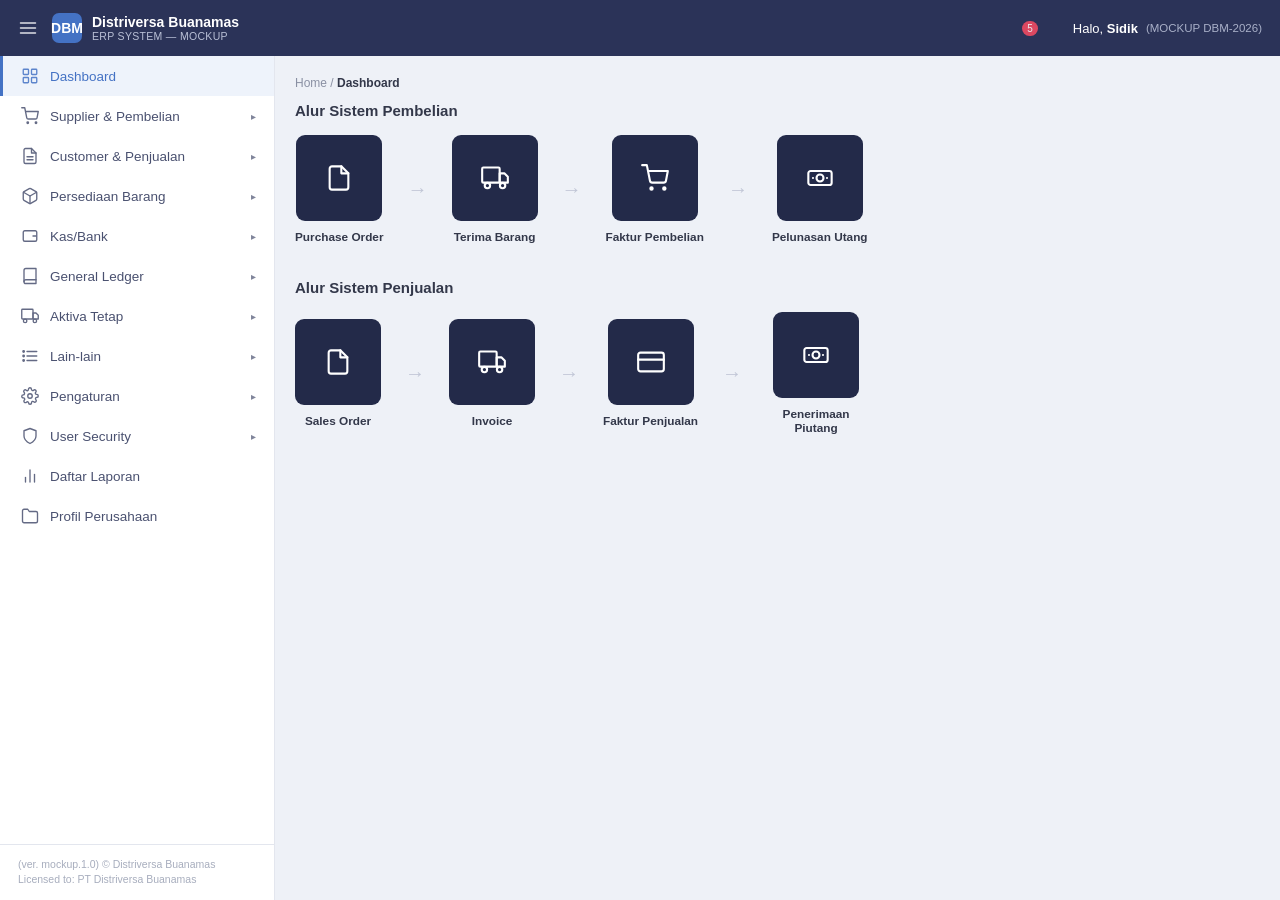
==== index.html @ 8b31f4d8 "Add new" ====
<!DOCTYPE html>
<html lang="id">
<head>
<meta charset="UTF-8">
<meta name="viewport" content="width=device-width, initial-scale=1.0">
<title>PT Distriversa Buanamas — ERP Mockup</title>
<link rel="stylesheet" href="css/style.css">
</head>
<body>
<div class="topbar">
  <div class="left">
    <span class="hamburger" id="hamburgerBtn"></span>
    <div class="brand">
      <div class="logo-badge">DBM</div>
      <div class="full-name">Distriversa Buanamas<small>ERP SYSTEM — MOCKUP</small></div>
    </div>
  </div>
  <div class="topbar-right">
    <span class="icon-wrap" title="Notifikasi"><span class="badge">5</span></span>
    <span class="icon-wrap" title="Keamanan"></span>
    <div class="user-greet">
      <span>Halo, <span class="uname">Sidik</span></span>
      <span class="udemo">(MOCKUP DBM-2026)</span>
    </div>
  </div>
</div>

<div class="layout" id="layout">
  <aside class="sidebar">
    <div class="sidebar-scroll" id="sidebarScroll"></div>
    <div class="sidebar-footer">
      (ver. mockup.1.0) &copy; Distriversa Buanamas<br>
      Licensed to: PT Distriversa Buanamas
    </div>
  </aside>
  <main class="content" id="content"></main>
</div>

<!-- Vendor library (Chart.js, dibundel lokal supaya tidak butuh koneksi internet) -->
<script src="js/vendor/chart.umd.js"></script>
<!-- App scripts: urutan load penting (data/menu dipakai oleh app.js) -->
<script src="js/icons.js"></script>
<script src="js/data.js"></script>
<script src="js/menu.js"></script>
<script src="js/core.js"></script>
</body>
</html>
---- css/style.css ----
:root{
  --navy:#2b3358;
  --navy-2:#232a49;
  --blue:#4472c4;
  --blue-light:#29b6f6;
  --bg:#eef1f7;
  --card-bg:#ffffff;
  --text:#33384a;
  --text-light:#8a90a3;
  --border:#e3e6ee;
  --red:#ef4b62;
  --teal:#17c3c3;
  --yellow:#f0b429;
  --green:#27ae60;
}
*{box-sizing:border-box;margin:0;padding:0;}
body{font-family:'Segoe UI',Arial,sans-serif;background:var(--bg);color:var(--text);font-size:14px;}
a{color:inherit;text-decoration:none;}

/* ===== Topbar ===== */
.topbar{height:56px;background:var(--navy);color:#fff;display:flex;align-items:center;justify-content:space-between;padding:0 18px;position:sticky;top:0;z-index:50;}
.topbar .left{display:flex;align-items:center;gap:14px;}
.hamburger{cursor:pointer;opacity:.85;display:flex;}
.brand{display:flex;align-items:center;gap:10px;font-weight:600;font-size:17px;}
.brand .logo-badge{width:30px;height:30px;border-radius:7px;background:var(--blue);display:flex;align-items:center;justify-content:center;font-weight:700;font-size:14px;flex-shrink:0;}
.brand .full-name{font-size:14px;font-weight:600;}
.brand .full-name small{display:block;font-size:10.5px;font-weight:400;color:#b9c0d6;letter-spacing:.03em;}
.topbar-right{display:flex;align-items:center;gap:22px;font-size:13px;}
.icon-wrap{position:relative;cursor:pointer;opacity:.9;display:flex;}
.badge{position:absolute;top:-7px;right:-9px;background:var(--red);color:#fff;font-size:10px;padding:1px 5px;border-radius:8px;line-height:1.3;}
.user-greet{display:flex;align-items:center;gap:8px;white-space:nowrap;}
.user-greet .uname{font-weight:600;}
.user-greet .udemo{color:#a9b0c8;font-size:11.5px;}

/* ===== Layout ===== */
.layout{display:flex;min-height:calc(100vh - 56px);}
.sidebar{width:275px;background:#fff;border-right:1px solid var(--border);flex-shrink:0;display:flex;flex-direction:column;transition:width .15s,opacity .1s;}
.sidebar-scroll{overflow-y:auto;flex:1;padding-bottom:6px;}
.layout.collapsed .sidebar{width:0;opacity:0;overflow:hidden;border:none;}

.menu-top{display:flex;align-items:center;gap:11px;padding:11px 18px;cursor:pointer;color:#4a5170;font-size:13.5px;border-left:3px solid transparent;user-select:none;}
.menu-top svg{flex-shrink:0;opacity:.85;}
.menu-top:hover{background:#f4f6fb;}
.menu-top.active-parent{background:var(--navy);color:#fff;border-left-color:var(--blue-light);}
.menu-top.active-parent svg{opacity:1;}
.menu-top .chev{margin-left:auto;font-size:10px;transition:transform .15s;opacity:.7;}
.menu-top.open .chev{transform:rotate(90deg);}
.menu-top.leaf.current{background:#eef3fb;color:var(--blue);border-left-color:var(--blue);}

.submenu{display:none;padding:2px 0 10px 0;background:#fafbfd;}
.submenu.open{display:block;}
.submenu-header{font-size:10.5px;font-weight:700;color:#a7adbd;text-transform:uppercase;padding:12px 18px 5px 45px;letter-spacing:.04em;}
.submenu-item{display:flex;align-items:center;gap:9px;padding:6.5px 18px 6.5px 45px;font-size:12.8px;color:#5b6178;cursor:pointer;}
.submenu-item:hover{background:#eef1f9;color:var(--blue);}
.submenu-item.current{color:var(--blue);font-weight:600;background:#e9f0fb;}
.submenu-item .dot{width:6px;height:6px;border-radius:50%;border:1.6px solid #b7bccb;flex-shrink:0;}
.submenu-item.current .dot{border-color:var(--blue);background:var(--blue);}

.sidebar-footer{padding:12px 18px;border-top:1px solid var(--border);font-size:10.5px;color:#a7adbd;line-height:1.5;}

/* ===== Content ===== */
.content{flex:1;padding:20px;overflow-x:hidden;min-width:0;}
.breadcrumb{font-size:12px;color:var(--text-light);margin-bottom:12px;}
.breadcrumb b{color:var(--text);font-weight:600;}

.kpi-row{display:flex;gap:16px;margin-bottom:18px;flex-wrap:wrap;}
.kpi-card{flex:1;min-width:225px;border-radius:9px;padding:18px 20px;color:#fff;position:relative;overflow:hidden;display:flex;flex-direction:column;justify-content:center;gap:3px;min-height:74px;}
.kpi-card .kpi-icon{position:absolute;left:14px;top:50%;transform:translateY(-50%);font-size:20px;opacity:.28;}
.kpi-card .kpi-icon svg{width:34px;height:34px;}
.kpi-card .kpi-value{font-size:25px;font-weight:700;text-align:right;}
.kpi-card .kpi-label{font-size:12.5px;text-align:right;opacity:.95;}
.kpi-red{background:var(--red);} .kpi-teal{background:var(--teal);} .kpi-yellow{background:var(--yellow);} .kpi-green{background:var(--green);}

.card{background:var(--card-bg);border-radius:9px;box-shadow:0 1px 3px rgba(20,20,50,.07);margin-bottom:18px;overflow:hidden;}
.card-header{display:flex;align-items:center;justify-content:space-between;padding:14px 18px;border-bottom:1px solid var(--border);gap:10px;flex-wrap:wrap;}
.card-header h3{font-size:14.5px;font-weight:700;}
.card-header .sub{font-size:11px;color:var(--text-light);font-weight:400;margin-left:6px;}
.card-body{padding:18px;}
.dark-header{background:var(--navy);color:#fff;}
.dark-header h3{color:#fff;display:flex;align-items:center;gap:8px;}
.chip{background:var(--blue-light);color:#0b3a4d;font-size:11.5px;padding:4px 12px;border-radius:14px;font-weight:600;white-space:nowrap;}
.refresh-ic{opacity:.6;cursor:pointer;}

.grid-2{display:grid;grid-template-columns:1fr 1fr;gap:18px;}
.grid-2>.card{min-width:0;}
@media (max-width:1150px){.grid-2{grid-template-columns:1fr;}}

.flow-row{display:flex;gap:24px;align-items:center;flex-wrap:wrap;}
.flow-step{display:flex;flex-direction:column;align-items:center;gap:9px;}
.flow-box{width:86px;height:86px;background:var(--navy-2);border-radius:9px;display:flex;align-items:center;justify-content:center;color:#fff;}
.flow-box svg{width:28px;height:28px;}
.flow-label{font-size:11.8px;font-weight:600;text-align:center;max-width:100px;line-height:1.25;}
.flow-arrow{color:#c1c6d6;font-size:20px;}
.flow-extra{margin-left:110px;margin-top:14px;}
.quick-links{display:flex;gap:16px;margin-top:22px;flex-wrap:wrap;}
.quick-link{flex:1;min-width:150px;background:var(--blue);color:#fff;border-radius:9px;padding:16px;display:flex;flex-direction:column;align-items:center;gap:8px;font-size:12.5px;font-weight:600;text-align:center;cursor:pointer;transition:background .15s;}
.quick-link svg{width:22px;height:22px;}
.quick-link:hover{background:#3a63ac;}

/* Branching flow diagram (grid-based, e.g. Purchase Transaction Flow) */
.flow-grid{display:grid;grid-template-columns:96px 40px 96px 40px 96px 40px 96px;row-gap:24px;align-items:start;overflow-x:auto;padding-bottom:4px;}
.flow-grid .flow-arrow{display:flex;align-items:center;justify-content:center;height:86px;}
.flow-box.quick{background:var(--blue);cursor:pointer;transition:background .15s;}
.flow-box.quick:hover{background:#3a63ac;}

/* Average cycle timeline */
.cycle-row{display:flex;align-items:flex-start;justify-content:space-between;position:relative;padding:10px 6px 4px;gap:6px;}
.cycle-row::before{content:'';position:absolute;left:34px;right:34px;top:29px;height:2px;background:var(--border);z-index:0;}
.cycle-node{display:flex;flex-direction:column;align-items:center;gap:9px;font-size:12px;color:var(--blue);position:relative;z-index:1;max-width:110px;text-align:center;}
.cycle-node .dot{width:12px;height:12px;border-radius:50%;background:#27ae60;border:3px solid #fff;box-shadow:0 0 0 1.5px #27ae60;margin-top:23px;}
.cycle-mid{width:58px;height:58px;border-radius:50%;background:#eef1f7;border:1px solid var(--border);display:flex;align-items:center;justify-content:center;font-weight:700;font-size:13.5px;color:var(--text);position:relative;z-index:1;flex-shrink:0;}

/* Scrollable table body for dashboard widgets */
.scroll-table{max-height:320px;overflow-y:auto;}

table{width:100%;border-collapse:collapse;font-size:12.8px;}
thead th{background:var(--navy);color:#fff;text-align:left;padding:9px 12px;font-weight:600;white-space:nowrap;}
tbody td{padding:8px 12px;border-bottom:1px solid var(--border);color:#454b5f;white-space:nowrap;}
tbody tr:hover{background:#f7f9fd;}
.text-right{text-align:right;}
.table-wrap{overflow-x:auto;}
.table-toolbar{display:flex;justify-content:space-between;align-items:center;padding:12px 18px;gap:10px;flex-wrap:wrap;}
.table-toolbar select,.table-toolbar input{border:1px solid var(--border);border-radius:5px;padding:6px 10px;font-size:12.8px;}
.table-toolbar input{min-width:230px;}
.table-footer{display:flex;justify-content:space-between;align-items:center;padding:12px 18px;font-size:12px;color:var(--text-light);flex-wrap:wrap;gap:8px;}
.pager button{border:1px solid var(--border);background:#fff;padding:5px 10px;margin-right:4px;border-radius:4px;font-size:12px;cursor:pointer;color:var(--text);}
.pager button.active{background:var(--blue);color:#fff;border-color:var(--blue);}

.status-pill{padding:2.5px 10px;border-radius:12px;font-size:11px;font-weight:600;display:inline-block;}
.status-paid{background:#e3f8ec;color:#1a9c53;}
.status-open{background:#eef1f7;color:#7b8194;}
.status-overdue{background:#fdeaec;color:#e0405b;}
.status-aktif{background:#e3f8ec;color:#1a9c53;}
.status-nonaktif{background:#fdeaec;color:#e0405b;}

.placeholder-box{border:1.6px dashed var(--border);border-radius:9px;padding:60px 20px;text-align:center;color:var(--text-light);}
.placeholder-box .pico{margin-bottom:14px;display:flex;justify-content:center;opacity:.5;}
.placeholder-box .pico svg{width:46px;height:46px;}
.placeholder-box p{max-width:420px;margin:6px auto 0;font-size:13px;line-height:1.6;}

.btn-primary{background:var(--blue);color:#fff;border:none;padding:9px 16px;border-radius:6px;font-size:12.8px;font-weight:600;cursor:pointer;display:flex;align-items:center;gap:6px;}
.btn-primary:hover{background:#3a63ac;}
.page-head{display:flex;justify-content:space-between;align-items:flex-start;margin-bottom:14px;flex-wrap:wrap;gap:10px;}
.page-head h2{font-size:18.5px;}
canvas{max-width:100%;}
.footer-note{text-align:center;font-size:11px;color:var(--text-light);padding:18px 0 6px;}

.profile-grid{display:grid;grid-template-columns:180px 1fr;row-gap:14px;column-gap:16px;max-width:640px;}
.profile-grid dt{color:var(--text-light);font-size:12.8px;}
.profile-grid dd{font-weight:600;font-size:13.5px;}
.report-list{display:grid;grid-template-columns:repeat(auto-fill,minmax(230px,1fr));gap:14px;}
.report-item{display:flex;align-items:center;gap:12px;background:#fff;border:1px solid var(--border);border-radius:8px;padding:14px;cursor:pointer;}
.report-item:hover{border-color:var(--blue);}
.report-item .ric{width:38px;height:38px;border-radius:8px;background:#eaf1fb;color:var(--blue);display:flex;align-items:center;justify-content:center;flex-shrink:0;}
.report-item .ric svg{width:19px;height:19px;}
.report-item .rtitle{font-size:12.8px;font-weight:600;}

/* ===== Icon buttons (tabel Ubah/Hapus) ===== */
.icon-btn{width:30px;height:30px;border-radius:5px;border:none;display:inline-flex;align-items:center;justify-content:center;cursor:pointer;color:#fff;}
.icon-btn svg{width:15px;height:15px;}
.icon-btn.edit{background:var(--blue);}
.icon-btn.edit:hover{background:#3a63ac;}
.icon-btn.del{background:var(--red);}
.icon-btn.del:hover{background:#d63c52;}
.gl-account-header td{background:#eaf1fb;font-weight:700;color:var(--navy);}
.btn-secondary{background:#eef1f7;color:var(--text);border:none;padding:9px 16px;border-radius:6px;font-size:12.8px;font-weight:600;cursor:pointer;}
.btn-secondary:hover{background:#e3e6ee;}
.btn-danger{background:var(--red);color:#fff;border:none;padding:9px 16px;border-radius:6px;font-size:12.8px;font-weight:600;cursor:pointer;}
.btn-danger:hover{background:#d63c52;}
.btn-teal{background:var(--blue-light);color:#fff;border:none;padding:9px 16px;border-radius:6px;font-size:12.8px;font-weight:600;cursor:pointer;display:inline-flex;align-items:center;gap:6px;}
.btn-teal:hover{background:#1ba0c9;}
.btn-warning{background:var(--yellow);color:#fff;border:none;padding:9px 16px;border-radius:6px;font-size:12.8px;font-weight:600;cursor:pointer;display:inline-flex;align-items:center;gap:6px;white-space:nowrap;}
.btn-warning:hover{background:#d99a1f;}

/* ===== Toggle switch (dipakai di list Jurnal Pembelian: Konsinyasi?/Non Aktif?) ===== */
.toggle-switch{position:relative;display:inline-block;width:40px;height:22px;vertical-align:middle;}
.toggle-switch input{opacity:0;width:0;height:0;}
.toggle-slider{position:absolute;inset:0;background:#ccced8;border-radius:22px;cursor:pointer;transition:.15s;}
.toggle-slider:before{content:'';position:absolute;height:16px;width:16px;left:3px;top:3px;background:#fff;border-radius:50%;transition:.15s;box-shadow:0 1px 2px rgba(0,0,0,.25);}
.toggle-switch input:checked + .toggle-slider{background:var(--blue);}
.toggle-switch input:checked + .toggle-slider:before{transform:translateX(18px);}

/* ===== Alert banner (Jurnal Pembelian: peringatan jurnal sudah dipakai) ===== */
.alert-warning{background:#fdf1cf;color:#6b5215;border:1px solid #f3ddA0;border-radius:7px;padding:12px 16px;font-size:12.8px;font-weight:600;margin-bottom:16px;}

/* ===== Field table (Jurnal Pembelian: Nama Jurnal/Mata Uang/Cabang) ===== */
.field-table{width:100%;border-collapse:collapse;margin-bottom:16px;border:1px solid var(--border);}
.field-table td{padding:10px 14px;border-bottom:1px solid var(--border);vertical-align:middle;font-size:12.8px;}
.field-table tr:last-child td{border-bottom:none;}
.field-table td.flabel{background:#f7f8fb;font-weight:600;color:var(--text);width:160px;white-space:nowrap;}
.field-table td input,.field-table td select{width:100%;border:1px solid var(--border);border-radius:6px;padding:8px 10px;font-size:12.8px;font-family:inherit;}
.field-table td input:disabled,.field-table td input[readonly]{background:#f4f6fb;color:var(--text-light);}
/* Checkbox di dalam .field-table (dipakai Gudang: Default/Gudang Transit/
   Near ED/Reject/Gudang Cadangan/Konsinyasi) TIDAK boleh ikut width:100%
   seperti input teks/select di atas — kalau ikut, layout-nya (bukan
   tampilan visualnya) jadi selebar kolom, mendorong elemen sebaris
   sesudahnya (misal label+input "Hari Peringatan") keluar dari batas
   card. Override width:auto khusus untuk type=checkbox. */
.field-table td input[type=checkbox]{width:auto;vertical-align:middle;}

/* ===== Akun table (Jurnal Pembelian: baris akun label + input+cari+hapus + nama akun) ===== */
.jp-akun-table{width:100%;border-collapse:collapse;border:1px solid var(--border);margin-bottom:18px;}
.jp-akun-table td{padding:9px 14px;border-bottom:1px solid var(--border);vertical-align:middle;font-size:12.8px;}
.jp-akun-table tr:last-child td{border-bottom:none;}
.jp-akun-table td.jp-label{font-weight:600;color:var(--text);width:230px;}
.jp-akun-table td.jp-input{width:220px;}
.jp-akun-table td.jp-input .input-with-btn input{width:90px;}
.jp-akun-table td.jp-nama{color:var(--blue);}
.jp-section-title{font-weight:700;font-size:13.5px;color:var(--text);margin:6px 0 10px;}

/* ===== Modal (Tambah/Ubah/Hapus) ===== */
.modal-overlay{position:fixed;inset:0;background:rgba(20,20,40,.45);display:flex;align-items:center;justify-content:center;z-index:200;}
.modal-box{background:#fff;border-radius:9px;width:100%;max-width:420px;margin:0 16px;box-shadow:0 10px 40px rgba(0,0,0,.25);overflow:hidden;}
.modal-header{background:var(--navy);color:#fff;padding:14px 18px;font-size:14.5px;font-weight:700;display:flex;justify-content:space-between;align-items:center;}
.modal-header .close{cursor:pointer;opacity:.8;font-size:20px;line-height:1;}
.modal-header .close:hover{opacity:1;}
.modal-body{padding:20px 18px;}
.modal-body p{font-size:13px;line-height:1.6;color:var(--text);}
.modal-footer{padding:14px 18px;border-top:1px solid var(--border);display:flex;justify-content:flex-end;gap:10px;}
.form-group{margin-bottom:14px;}
.form-group label{display:block;font-size:12.5px;color:var(--text-light);margin-bottom:6px;font-weight:600;}
.form-group input{width:100%;border:1px solid var(--border);border-radius:6px;padding:9px 12px;font-size:13px;font-family:inherit;}
.form-group input:focus{outline:none;border-color:var(--blue);}
.form-error{display:none;color:var(--red);font-size:11.5px;margin-top:5px;}
.form-group input:disabled,.form-group input[readonly]{background:#f4f6fb;color:var(--text-light);}
.link-add{display:inline-flex;align-items:center;gap:5px;font-size:12.5px;color:var(--blue);font-weight:600;margin-top:8px;text-decoration:none;}
.link-add:hover{text-decoration:underline;}
.btn-pick{padding:4px 12px;font-size:12px;}
/* Teks biru klik-untuk-pilih di dalam tabel picker (dipakai popup
   "Daftar Persediaan" bersama — Kode Barang/Nama Barang, lihat
   openPersediaanPicker() di core.js, sejak 2026-08-12 lanjutan lagi) */
.link-pick{background:none;border:none;padding:0;font:inherit;color:var(--blue);font-weight:600;cursor:pointer;text-align:left;}
.link-pick:hover{text-decoration:underline;}
.modal-body .table-wrap{margin-top:4px;}
.modal-body .table-wrap table th,.modal-body .table-wrap table td{padding:8px 10px;font-size:12.5px;}
.page-loading{padding:60px 0;text-align:center;color:var(--text-light);font-size:13px;}

/* ===== Form tambahan (select/textarea, grid 2 kolom, radio, checkbox) ===== */
.form-group select,.form-group textarea{width:100%;border:1px solid var(--border);border-radius:6px;padding:9px 12px;font-size:13px;font-family:inherit;background:#fff;}
.form-group select:focus,.form-group textarea:focus{outline:none;border-color:var(--blue);}
.form-group textarea{resize:vertical;min-height:64px;}
.form-grid{display:grid;grid-template-columns:1fr 1fr;column-gap:24px;}
@media (max-width:900px){.form-grid{grid-template-columns:1fr;}}
.form-grid-3{display:grid;grid-template-columns:1fr 1fr 1fr 1fr;column-gap:14px;}
@media (max-width:900px){.form-grid-3{grid-template-columns:1fr 1fr;}}
.form-section{margin:22px 0 14px;padding-top:16px;border-top:1px solid var(--border);font-size:13.5px;font-weight:700;color:var(--navy);display:flex;align-items:center;gap:8px;}
.field-pair{display:flex;gap:10px;}
.field-pair>div{flex:1;}
.field-pair select{width:auto;min-width:90px;}
.input-with-btn{display:flex;gap:8px;}
.input-with-btn input{flex:1;}
.radio-inline{display:flex;gap:20px;align-items:center;padding-top:6px;}
.radio-inline label{display:flex;align-items:center;gap:6px;font-weight:400;font-size:13px;color:var(--text);cursor:pointer;}
.radio-inline input{width:auto;}
.checkbox-row{display:flex;align-items:center;gap:8px;margin:12px 0;}
.checkbox-row label{font-weight:400;font-size:13px;color:var(--text);cursor:pointer;}
.checkbox-row input{width:auto;}
.form-page-actions{display:flex;justify-content:flex-end;gap:10px;margin-top:22px;padding-top:16px;border-top:1px solid var(--border);}
.btn-outline{background:#fff;color:var(--blue);border:1px solid var(--blue);padding:8px 14px;border-radius:6px;font-size:12.3px;font-weight:600;cursor:pointer;display:inline-flex;align-items:center;gap:6px;white-space:nowrap;}
.btn-outline:hover{background:#eaf1fb;}
.toolbar-actions{display:flex;gap:8px;flex-wrap:wrap;justify-content:flex-end;}
.form-group input.readonly-cell,.form-group select.readonly-cell{background:#f4f6fb;color:var(--text-light);}

/* ===== Icon buttons tambahan (Stock Request: Lihat/Cetak) ===== */
.icon-btn.view{background:var(--navy-2);}
.icon-btn.view:hover{background:#171c33;}
.icon-btn.print{background:var(--teal);}
.icon-btn.print:hover{background:#12a3a3;}

/* ===== Status text (Stock Request: OPEN/CLOSED) ===== */
.st-open{color:var(--green);font-weight:700;}
.st-closed{color:var(--red);font-weight:700;}

/* ===== Group collapsible (Stock Request: Rincian per kategori) ===== */
.sr-group-block{border:1px solid var(--border);border-radius:7px;margin-bottom:16px;overflow:hidden;}
.sr-group-bar{display:flex;justify-content:space-between;align-items:center;background:#fbebea;color:#c0392b;font-weight:700;font-size:13px;padding:10px 14px;cursor:pointer;user-select:none;}
.sr-group-bar .chev{transition:transform .15s;display:flex;}
.sr-group-bar.open .chev{transform:rotate(180deg);}
.sr-group-body{display:none;}
.sr-group-body.open{display:block;}
.sr-detail-table{width:100%;border-collapse:collapse;}
.sr-detail-table th{background:#f7f8fb;color:var(--text);font-weight:700;text-align:left;padding:8px 12px;font-size:12px;border-bottom:1px solid var(--border);}
.sr-detail-table td{padding:8px 12px;border-bottom:1px solid var(--border);font-size:12.8px;}
.sr-detail-table tr:last-child td{border-bottom:none;}
.sr-detail-table input[type="number"]{width:90px;border:1px solid var(--border);border-radius:5px;padding:6px 8px;font-size:12.8px;}
.sr-detail-table input[type="number"]:disabled{background:#f4f6fb;color:var(--text-light);}
.sr-detail-table input[type="checkbox"]{width:16px;height:16px;cursor:pointer;}

/* ===== Chip button (Stock Request: filter periode di list) ===== */
.chip-btn{background:var(--blue-light);color:#fff;border:none;font-size:12px;padding:7px 14px;border-radius:6px;font-weight:600;cursor:pointer;display:inline-flex;align-items:center;gap:6px;}
.chip-btn:hover{background:#1ba0c9;}

/* ===== Purchase Order: grid 3 kolom, tombol cetak kecil di list,
   tabel rincian barang (banyak kolom kalkulasi), radio vertikal,
   kotak upload dekoratif ===== */
.po-grid-3{display:grid;grid-template-columns:1fr 1fr 1fr;column-gap:20px;}
@media (max-width:900px){.po-grid-3{grid-template-columns:1fr;}}
.po-grid-3 .form-group{margin-bottom:14px;}

.cetak-btn{background:var(--blue-light);color:#fff;border:none;padding:4px 10px;border-radius:5px;font-size:10.8px;font-weight:600;cursor:pointer;margin-top:4px;}
.cetak-btn:hover{background:#1ba0c9;}

.radio-group{display:flex;flex-direction:column;gap:10px;}
.radio-group label{display:flex;align-items:center;gap:8px;font-size:13px;color:var(--text);cursor:pointer;font-weight:400;}
.radio-group input{width:auto;}

.upload-box{border:1px solid var(--border);border-radius:6px;min-height:64px;overflow-y:auto;padding:6px 10px;font-size:12px;color:var(--text-light);background:#f9fafc;}

.po-textarea{width:100%;border:1px solid var(--border);border-radius:6px;padding:8px 10px;font-size:12.8px;font-family:inherit;resize:vertical;}

.po-item-table{width:100%;border-collapse:collapse;font-size:12.5px;}
.po-item-table th{background:#f7f8fb;color:var(--text);font-weight:700;text-align:left;padding:8px 10px;font-size:11.2px;border-bottom:1px solid var(--border);white-space:nowrap;}
.po-item-table td{padding:6px 8px;border-bottom:1px solid var(--border);vertical-align:middle;}
.po-item-table input,.po-item-table select{width:100%;border:1px solid var(--border);border-radius:5px;padding:6px 8px;font-size:12px;font-family:inherit;}
.po-item-table input[type="number"]{text-align:right;}
.po-item-table input:disabled,.po-item-table textarea:disabled{background:#f4f6fb;color:var(--text-light);}
.po-item-table textarea{width:100%;border:1px solid var(--border);border-radius:5px;padding:6px 8px;font-size:12px;resize:vertical;min-height:34px;font-family:inherit;}
.po-item-table input[type="checkbox"]{width:16px;height:16px;}
.po-rincian-table td:nth-child(2),.po-rincian-table td:nth-child(4){min-width:120px;}

/* ===== Picking List: tag input multi-value (field "Picker"), satu-satunya
   komponen CSS BENAR-BENAR baru untuk modul ini — semua yang lain reuse
   .field-table/.field-pair/.input-with-btn/.link-add/.btn-pick/.chip-btn/
   .po-item-table/.icon-btn/.form-page-actions yang sudah ada. Warna chip
   pakai var(--blue-light) (bukan warna baru) supaya konsisten dengan
   .chip-btn yang sudah ada di list Stock Request/Purchase Order/Sales
   Order. ===== */
.tag-box{display:flex;flex-wrap:wrap;gap:6px;align-items:center;min-height:38px;padding:6px 10px;border:1px solid var(--border);border-radius:6px;background:#fff;}
.tag-chip{display:inline-flex;align-items:center;gap:6px;background:var(--blue-light);color:#fff;font-size:12px;font-weight:600;padding:4px 8px;border-radius:14px;}
.tag-chip .rm{cursor:pointer;font-weight:700;}

/* ===== Picking List: kolom aksi "Checked" — teal, class TERPISAH dari
   .icon-btn.print (walau warnanya sama, var(--teal)) supaya semantiknya
   jelas beda aksi (Checked vs Cetak) di markup/kode, bukan reuse literal
   class yang sama. ===== */
.icon-btn.check{background:var(--teal);}
.icon-btn.check:hover{background:#12a3a3;}

/* ===== Invoice: tombol Ubah/Hapus/Posting yang di-disable permanen
   setelah Invoice di-posting (transisi satu arah, lihat komentar
   openInvPostingConfirm() di js/pages/invoice.js) — gap CSS genuinely
   baru, belum ada treatment "disabled" utk .icon-btn di modul manapun
   sebelumnya (Picking List/Sales Order pakai disabled HANYA di
   input/select, bukan tombol icon). ===== */
.icon-btn.disabled,.icon-btn[disabled]{opacity:.4;pointer-events:none;cursor:not-allowed;}

/* ===== Invoice: tab switcher "Detail Transaksi" / "Rincian Jurnal Akun"
   — komponen UI baru, belum ada modul lain di mockup ini yang butuh
   tab. Dibuat minimal (2 tombol toggle underline biru), tanpa animasi. ===== */
.inv-tabs{display:flex;gap:4px;margin:18px 0 14px;border-bottom:1px solid var(--border);}
.inv-tab-btn{background:none;border:none;padding:10px 16px;font-size:13px;font-weight:600;color:var(--text-light);cursor:pointer;border-bottom:2px solid transparent;margin-bottom:-1px;}
.inv-tab-btn.active{color:var(--blue);border-bottom-color:var(--blue);}
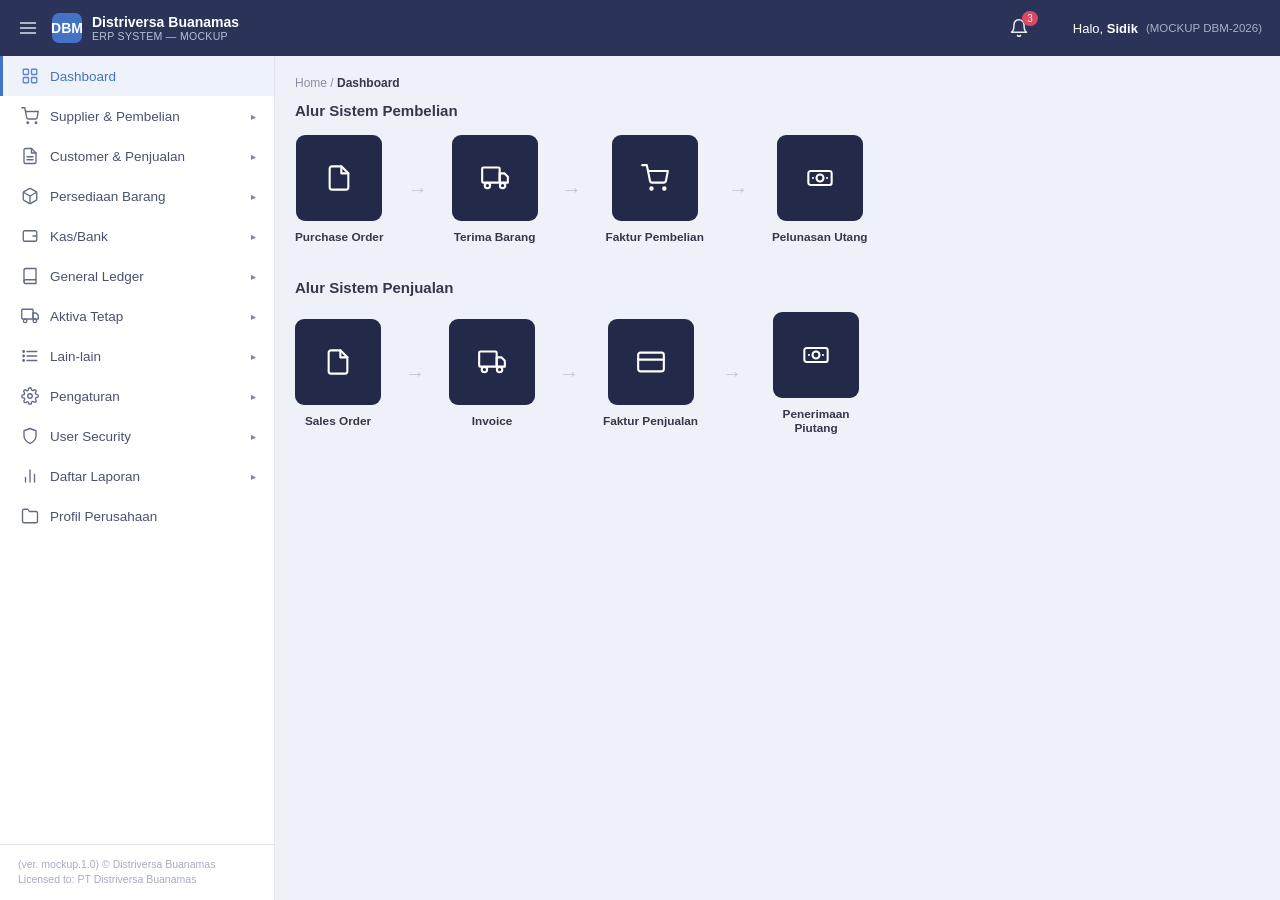
==== commit 161aad83: "Add Notifikasi Stock Request, dan Transaksi Inventory" ====
--- a/index.html
+++ b/index.html
@@ -16,7 +16,7 @@
     </div>
   </div>
   <div class="topbar-right">
-    <span class="icon-wrap" title="Notifikasi"><span class="badge">5</span></span>
+    <span class="icon-wrap" id="notifBtn" title="Notifikasi"><span class="badge" id="notifBadge" style="display:none;"></span></span>
     <span class="icon-wrap" title="Keamanan"></span>
     <div class="user-greet">
       <span>Halo, <span class="uname">Sidik</span></span>
--- a/css/style.css
+++ b/css/style.css
@@ -27,7 +27,25 @@
 .brand .full-name small{display:block;font-size:10.5px;font-weight:400;color:#b9c0d6;letter-spacing:.03em;}
 .topbar-right{display:flex;align-items:center;gap:22px;font-size:13px;}
 .icon-wrap{position:relative;cursor:pointer;opacity:.9;display:flex;}
+.icon-wrap svg{flex-shrink:0;}
 .badge{position:absolute;top:-7px;right:-9px;background:var(--red);color:#fff;font-size:10px;padding:1px 5px;border-radius:8px;line-height:1.3;}
+/* 2026-08-24 — dropdown notifikasi topbar (fitur "Notifikasi Stock
+   Request Baru"). PERTAMA KALINYA mockup ini punya panel dropdown
+   yang benar-benar mengambang (position:absolute, bukan modal-overlay
+   di tengah layar) — dianchor ke .icon-wrap (#notifBtn) yang sudah
+   position:relative sejak awal untuk .badge, jadi cukup ditambah
+   panelnya sebagai child ke-3 elemen itu. */
+.notif-dropdown{position:absolute;top:32px;right:-14px;width:340px;max-width:88vw;background:var(--card-bg);color:var(--text);border-radius:8px;box-shadow:0 10px 28px rgba(20,20,40,.28);z-index:120;overflow:hidden;text-align:left;cursor:default;}
+.notif-dropdown-header{background:var(--navy-2);color:#fff;padding:10px 14px;font-size:12.8px;font-weight:700;}
+.notif-list{max-height:360px;overflow-y:auto;}
+.notif-item{padding:9px 14px;border-bottom:1px solid var(--border);cursor:pointer;}
+.notif-item:last-child{border-bottom:none;}
+.notif-item:hover{background:#f4f6fb;}
+.notif-item .notif-title{display:flex;align-items:center;gap:6px;font-size:12.6px;font-weight:700;color:var(--blue);}
+.notif-item .notif-title svg{flex-shrink:0;color:var(--blue);}
+.notif-item .notif-sub{font-size:11.5px;color:var(--text);margin:2px 0 0 20px;}
+.notif-item .notif-date{font-size:10.8px;color:var(--text-light);margin:2px 0 0 20px;}
+.notif-empty{padding:22px 14px;text-align:center;color:var(--text-light);font-size:12.3px;}
 .user-greet{display:flex;align-items:center;gap:8px;white-space:nowrap;}
 .user-greet .uname{font-weight:600;}
 .user-greet .udemo{color:#a9b0c8;font-size:11.5px;}
@@ -163,6 +181,34 @@
 .icon-btn.del{background:var(--red);}
 .icon-btn.del:hover{background:#d63c52;}
 .gl-account-header td{background:#eaf1fb;font-weight:700;color:var(--navy);}
+
+/* ===== Report Center (menu "Daftar Laporan") — 2026-08-21 =====
+   Tabel list report generik (No./Report/Keterangan/Permission
+   Code/Print/Edit Report/Reset Report) dipakai bersama oleh 10
+   submenu "Daftar Laporan" — lihat js/pages/reports.template.js.
+   FIX 2026-08-21 (lanjutan): kolom "Report" & "Keterangan" di
+   thead tidak diberi width, jadi dengan table-layout:auto bawaan
+   browser, kolom Keterangan (isinya kalimat panjang) melebar
+   mengikuti teks terpanjangnya tanpa batas — mendorong Permission
+   Code & 3 kolom tombol (Print/Edit Report/Reset Report) keluar
+   dari area kartu/viewport (perlu scroll horizontal yang tidak
+   disadari user, jadi tombolnya terlihat seperti "tidak ada").
+   Diperbaiki dengan table-layout:fixed + width:100% di sini, dan
+   width tetap untuk kolom Report (210px, lihat .template.js) —
+   kolom Keterangan otomatis mengambil sisa lebar yang ada lalu
+   teksnya WAJIB wrap ke baris baru (bukan melebar) via
+   overflow-wrap/word-break di bawah. */
+.rc-table{table-layout:fixed;width:100%;}
+.rc-table th{white-space:normal;font-size:11.5px;text-align:left;}
+.rc-table td{font-size:12.6px;vertical-align:middle;white-space:normal;overflow-wrap:break-word;word-break:break-word;}
+.rc-group-row td{background:#f2f4f9;font-weight:700;color:var(--navy);font-size:12px;letter-spacing:.02em;padding:8px 12px;}
+.rc-ket{color:var(--text-light);}
+.rc-icon-btn{width:28px;height:28px;border-radius:5px;border:none;display:inline-flex;align-items:center;justify-content:center;cursor:pointer;color:#fff;}
+.rc-icon-btn svg{width:14px;height:14px;}
+.rc-icon-btn.rc-print,.rc-icon-btn.rc-edit{background:var(--blue-light);}
+.rc-icon-btn.rc-print:hover,.rc-icon-btn.rc-edit:hover{background:#1ba0c9;}
+.rc-icon-btn.rc-reset{background:var(--red);}
+.rc-icon-btn.rc-reset:hover{background:#d63c52;}
 .btn-secondary{background:#eef1f7;color:var(--text);border:none;padding:9px 16px;border-radius:6px;font-size:12.8px;font-weight:600;cursor:pointer;}
 .btn-secondary:hover{background:#e3e6ee;}
 .btn-danger{background:var(--red);color:#fff;border:none;padding:9px 16px;border-radius:6px;font-size:12.8px;font-weight:600;cursor:pointer;}
@@ -258,6 +304,22 @@
 .form-page-actions{display:flex;justify-content:flex-end;gap:10px;margin-top:22px;padding-top:16px;border-top:1px solid var(--border);}
 .btn-outline{background:#fff;color:var(--blue);border:1px solid var(--blue);padding:8px 14px;border-radius:6px;font-size:12.3px;font-weight:600;cursor:pointer;display:inline-flex;align-items:center;gap:6px;white-space:nowrap;}
 .btn-outline:hover{background:#eaf1fb;}
+
+/* Tombol "Batalkan" gaya teks-polos (tanpa border/background) — dipakai
+   pertama kali di form Master Sales Office (screenshot MASERP 2026-08-18
+   menunjukkan "Batalkan" sebagai teks biru polos, BEDA dari .btn-outline
+   yang punya border, dipakai form-page-actions modul lain seperti Rayon/
+   Wilayah/Group User/Master User). Dibuat class terpisah supaya modul lain
+   yang screenshot-nya memang menunjukkan tombol bordered tetap pakai
+   .btn-outline apa adanya. */
+.btn-link-plain{background:none;border:none;color:var(--blue);font-weight:600;font-size:12.8px;cursor:pointer;padding:9px 6px;}
+.btn-link-plain:hover{text-decoration:underline;}
+
+/* Ikon sort dekoratif kecil di header kolom list — dipakai pertama kali
+   di Master Sales Office (screenshot menunjukkan ikon panah kecil di
+   beberapa header kolom). Non-fungsional (murni visual), modul lain tidak
+   memakainya karena screenshot masing-masing tidak menunjukkannya jelas. */
+.th-sort{color:var(--text-light);font-size:10px;margin-left:4px;}
 .toolbar-actions{display:flex;gap:8px;flex-wrap:wrap;justify-content:flex-end;}
 .form-group input.readonly-cell,.form-group select.readonly-cell{background:#f4f6fb;color:var(--text-light);}
 
@@ -306,6 +368,25 @@
 
 .upload-box{border:1px solid var(--border);border-radius:6px;min-height:64px;overflow-y:auto;padding:6px 10px;font-size:12px;color:var(--text-light);background:#f9fafc;}
 
+/* Kotak preview kecil dipakai sub-grid Legalitas Outlet/Pemilik (Master
+   Customer) — placeholder thumbnail hasil "Upload File" per baris,
+   dekoratif (tidak ada upload sungguhan di mockup ini). */
+.leg-preview{width:56px;height:38px;border:1px dashed var(--border);border-radius:4px;background:#f9fafc;display:flex;align-items:center;justify-content:center;color:var(--text-light);}
+
+/* Pager BARU — awalnya khusus sub-grid "Kecamatan" (Master Rayon), gaya
+   lain dari .pager standar (First/Previous/1/2/3/Next/Last) dipakai modul
+   lain: "First < [kotak nomor halaman] to Y Of Total > Last". FUNGSIONAL
+   (bukan dekoratif) — lihat tplRyKecPager()/openRyKecPage() di
+   master-rayon.js. Sejak 2026-08-18 dipakai ULANG sebagai pager LIST UTAMA
+   (bukan cuma sub-grid) di Group User (menu User Security), sesuai
+   screenshot "Daftar Group Hak Akses" yang punya gaya pager identik —
+   lihat tplGuPager() di group-user.template.js. Class CSS ini generik
+   (tidak spesifik nama "ry"), jadi aman dipakai lintas modul apa pun. */
+.ry-kec-pager{display:flex;align-items:center;gap:6px;font-size:12px;color:var(--text-light);flex-wrap:wrap;}
+.ry-kec-pager button{border:1px solid var(--border);background:#fff;padding:4px 9px;border-radius:4px;font-size:12px;cursor:pointer;color:var(--text);}
+.ry-kec-pager button:disabled{opacity:.45;cursor:default;}
+.ry-kec-pager input{width:42px;text-align:center;border:1px solid var(--border);border-radius:4px;padding:4px 6px;font-size:12px;}
+
 .po-textarea{width:100%;border:1px solid var(--border);border-radius:6px;padding:8px 10px;font-size:12.8px;font-family:inherit;resize:vertical;}
 
 .po-item-table{width:100%;border-collapse:collapse;font-size:12.5px;}
@@ -316,6 +397,16 @@
 .po-item-table input:disabled,.po-item-table textarea:disabled{background:#f4f6fb;color:var(--text-light);}
 .po-item-table textarea{width:100%;border:1px solid var(--border);border-radius:5px;padding:6px 8px;font-size:12px;resize:vertical;min-height:34px;font-family:inherit;}
 .po-item-table input[type="checkbox"]{width:16px;height:16px;}
+
+/* Tabel "Daftar Inventory" di Price List By Province — 4 kolom Harga
+   Jual x 3 sub-kolom (Satuan/Lama/Baru) = 15 kolom total, terlalu
+   sempit kalau dipaksa muat 1 layar penuh (input Baru jadi nyaris tak
+   kelihatan). Dikasih min-width supaya browser overflow-scroll
+   horizontal (.table-wrap sudah overflow-x:auto) alih-alih memampatkan
+   tiap kolom sampai tidak terbaca — sama seperti versi asli MASERP
+   yang juga scrollable ke kanan untuk kolom Harga Jual 3/4. */
+.plz-price-table{min-width:1300px;}
+.plz-price-table td:nth-child(6),.plz-price-table td:nth-child(9),.plz-price-table td:nth-child(12),.plz-price-table td:nth-child(15){min-width:90px;}
 .po-rincian-table td:nth-child(2),.po-rincian-table td:nth-child(4){min-width:120px;}
 
 /* ===== Picking List: tag input multi-value (field "Picker"), satu-satunya
